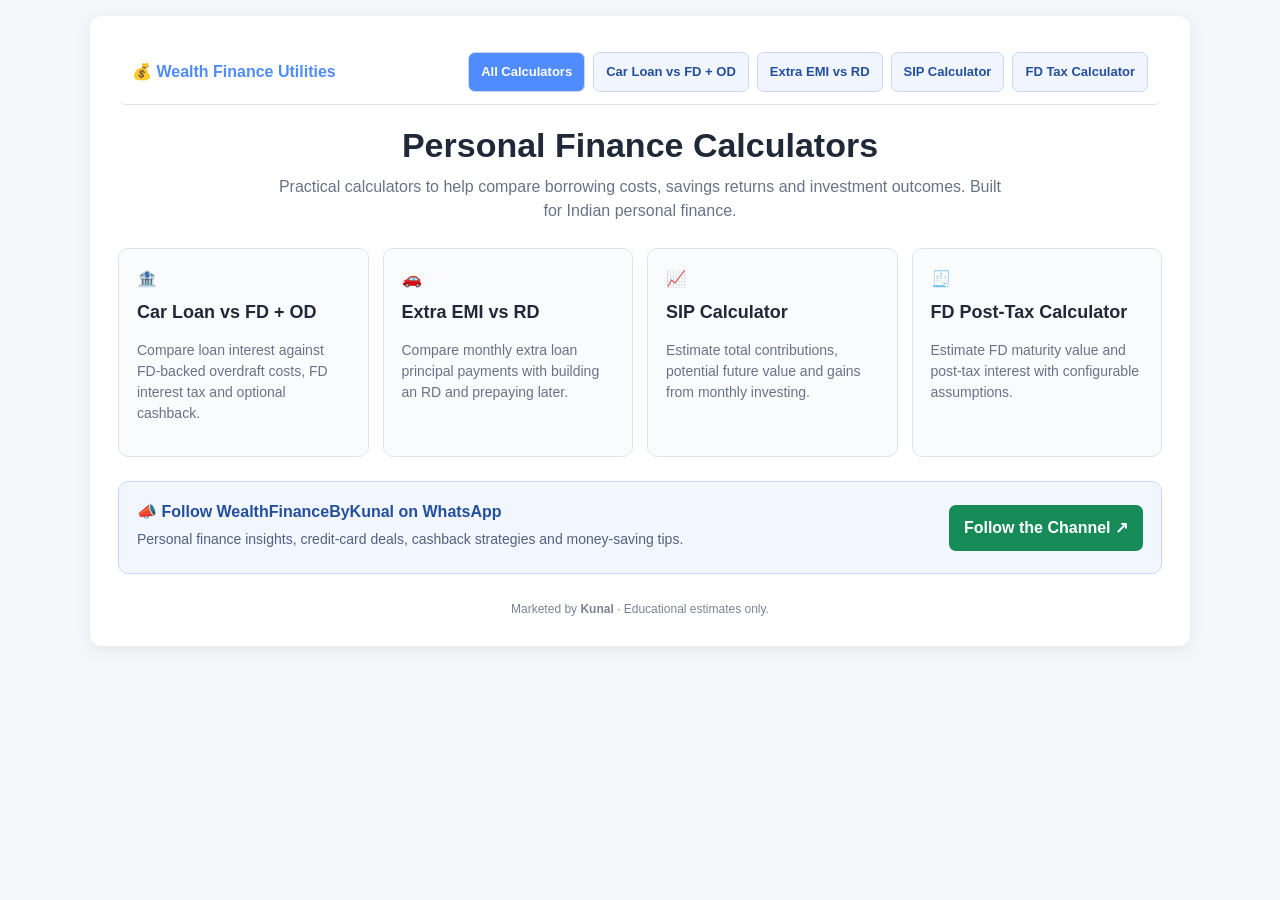
==== index.html @ 3fbec2f4 "wealth finance utilities" ====
<!DOCTYPE html>
<html lang="en"><head><meta charset="UTF-8"><meta name="viewport" content="width=device-width, initial-scale=1">
<meta name="description" content="Personal finance calculators, savings strategies and credit-card optimization by WealthFinanceByKunal.">
<title>Wealth Finance Utilities</title><style>
:root{--blue:#4f8cff;--green:#5bbf9d;--purple:#8a63d2;--bg:#f4f6f9;--ink:#202938;--muted:#687386;--line:#dfe4ec}
*{box-sizing:border-box}body{margin:0;padding:16px;font-family:Arial,Helvetica,sans-serif;background:var(--bg);color:var(--ink);line-height:1.5}.container{max-width:1100px;margin:auto;background:#fff;padding:clamp(16px,3vw,28px);border-radius:12px;box-shadow:0 4px 16px #00000012}
.site-header{display:flex;align-items:center;justify-content:space-between;gap:14px;flex-wrap:wrap;padding:12px 14px;margin:-4px 0 20px;border-bottom:1px solid var(--line);border-radius:8px}.site-brand{font-weight:800;color:var(--blue);text-decoration:none;font-size:16px}.site-nav{display:flex;gap:8px;flex-wrap:wrap}.site-nav a{padding:9px 12px;border:1px solid #cbd8ef;border-radius:7px;background:#f1f5ff;color:#244f9c;text-decoration:none;font-size:13px;font-weight:700}.site-nav a.active{background:var(--blue);color:white}
h1{text-align:center;font-size:clamp(25px,4vw,34px);line-height:1.2;margin:10px 0}.subtitle{text-align:center;color:var(--muted);max-width:740px;margin:0 auto 25px}.grid{display:grid;grid-template-columns:repeat(auto-fit,minmax(min(100%,245px),1fr));gap:14px}.tool{border:1px solid var(--line);border-radius:10px;padding:18px;text-decoration:none;color:inherit;background:#fafbfd}.tool:hover{border-color:var(--blue)}.tool h2{font-size:18px;margin:8px 0}.tool p{font-size:14px;color:var(--muted)}.promo{margin-top:24px;padding:18px;background:#f2f6ff;border:1px solid #c9d8ff;border-radius:10px;display:flex;gap:14px;align-items:center;justify-content:space-between;flex-wrap:wrap}.promo strong{color:#244f9c}.promo p{margin:5px 0;color:#52627d;font-size:14px}.cta{background:#168b57;color:#fff;text-decoration:none;font-weight:700;padding:11px 15px;border-radius:7px;display:inline-block}.footer{text-align:center;color:#7a8493;font-size:12px;margin-top:26px}@media(max-width:600px){body{padding:8px}.container{padding:15px}.site-nav{display:grid;grid-template-columns:repeat(2,minmax(0,1fr));width:100%}.site-nav a{text-align:center}.cta{width:100%;text-align:center}}
</style></head><body><main class="container">
<header class="site-header"><a class="site-brand" href="index.html">💰 Wealth Finance Utilities</a><nav class="site-nav" aria-label="Calculator navigation"><a class="active" href="index.html">All Calculators</a><a href="car-loan-vs-fd-od.html">Car Loan vs FD + OD</a><a href="car-loan-extra-vs-rd.html">Extra EMI vs RD</a><a href="sip-calculator.html">SIP Calculator</a><a href="fd-tax-calculator.html">FD Tax Calculator</a></nav></header>
<h1>Personal Finance Calculators</h1><p class="subtitle">Practical calculators to help compare borrowing costs, savings returns and investment outcomes. Built for Indian personal finance.</p>
<div class="grid">
<a class="tool" href="car-loan-vs-fd-od.html"><div>🏦</div><h2>Car Loan vs FD + OD</h2><p>Compare loan interest against FD-backed overdraft costs, FD interest tax and optional cashback.</p></a>
<a class="tool" href="car-loan-extra-vs-rd.html"><div>🚗</div><h2>Extra EMI vs RD</h2><p>Compare monthly extra loan principal payments with building an RD and prepaying later.</p></a>
<a class="tool" href="sip-calculator.html"><div>📈</div><h2>SIP Calculator</h2><p>Estimate total contributions, potential future value and gains from monthly investing.</p></a>
<a class="tool" href="fd-tax-calculator.html"><div>🧾</div><h2>FD Post-Tax Calculator</h2><p>Estimate FD maturity value and post-tax interest with configurable assumptions.</p></a>
</div>
<section class="promo"><div><strong>📣 Follow WealthFinanceByKunal on WhatsApp</strong><p>Personal finance insights, credit-card deals, cashback strategies and money-saving tips.</p></div><a class="cta" href="https://whatsapp.com/channel/0029VaDsVrdGJP8Dq8mHdS3M" target="_blank" rel="noopener noreferrer">Follow the Channel ↗</a></section>
<div class="footer">Marketed by <strong>Kunal</strong> · Educational estimates only.</div></main></body></html>
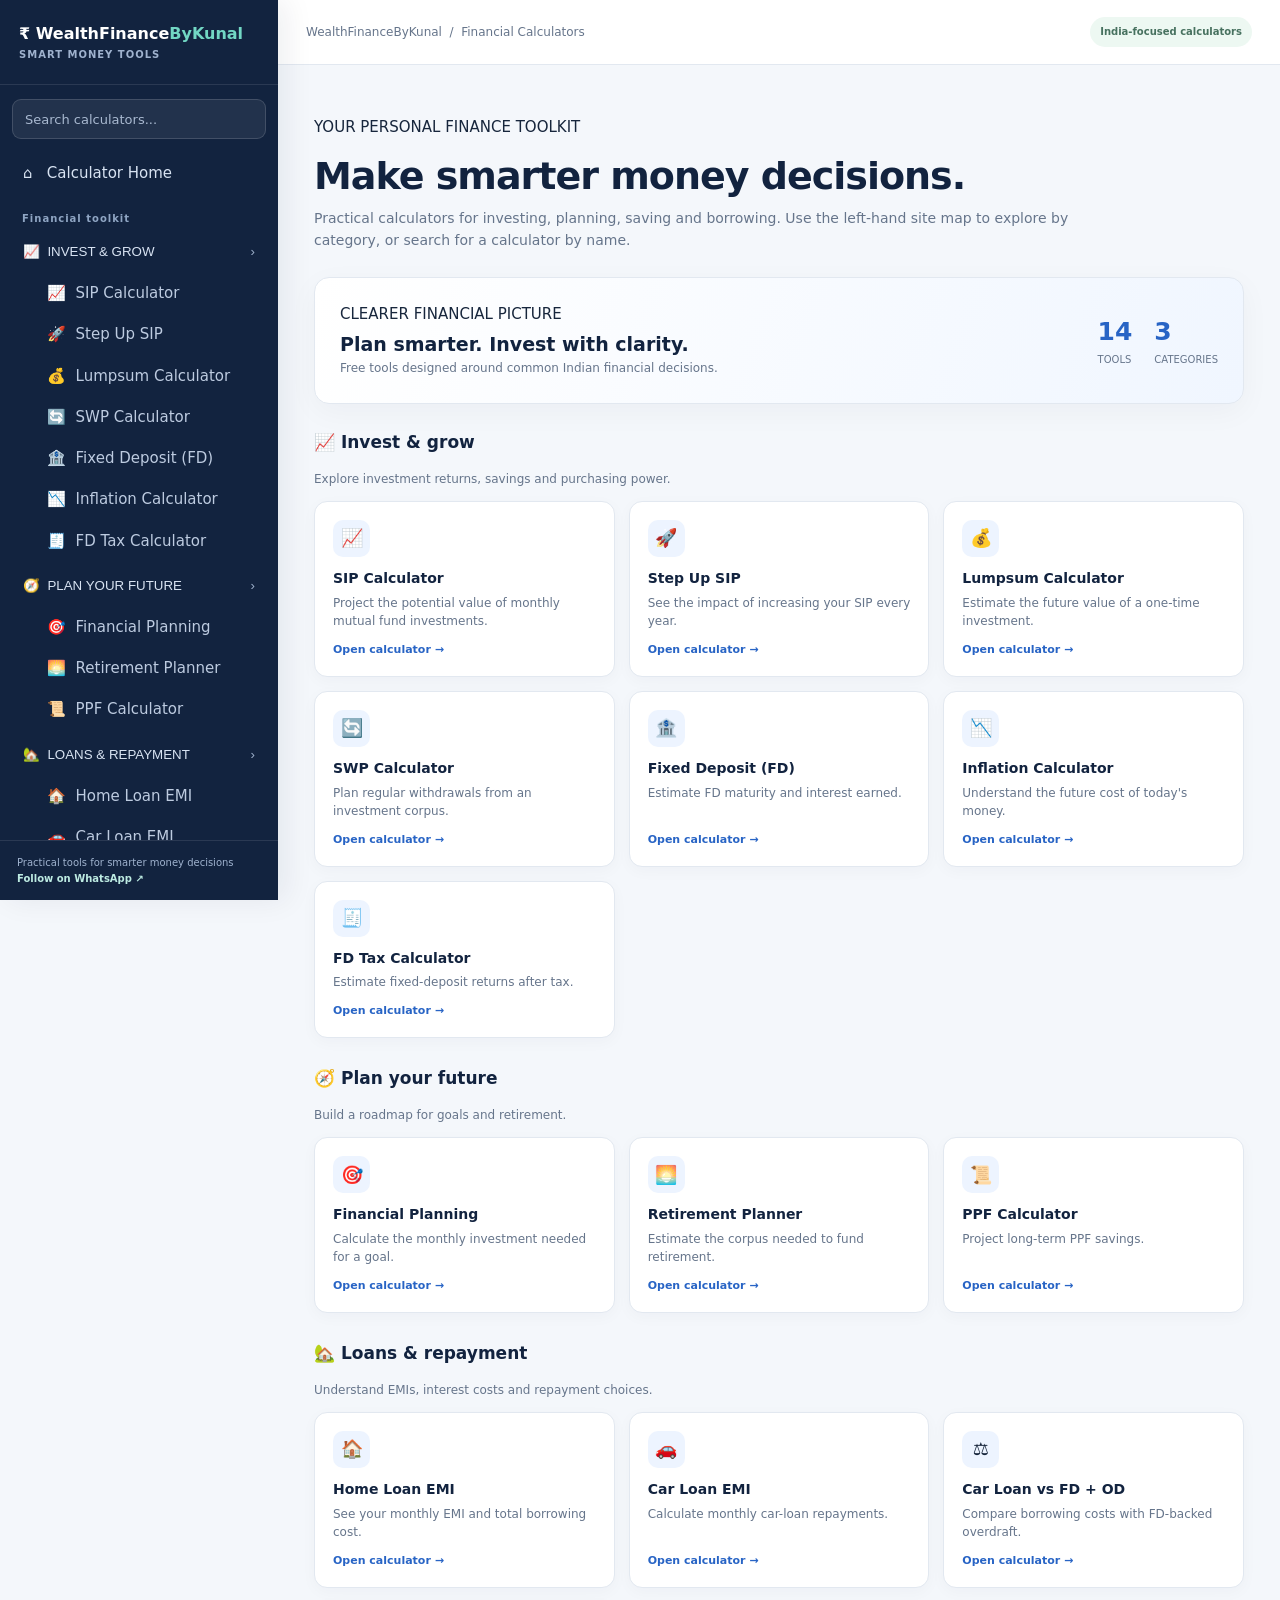
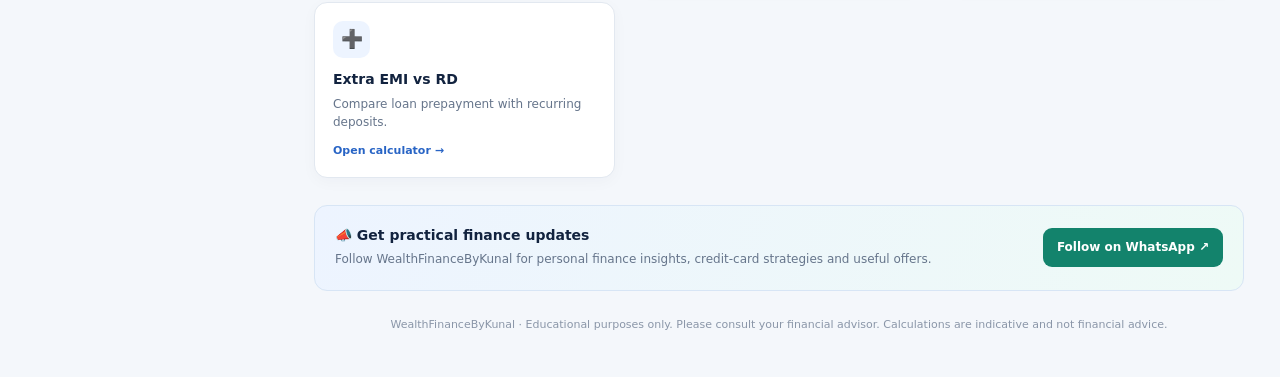
==== commit bf772bf4: "Updated Site with quite calculators" ====
--- a/index.html
+++ b/index.html
@@ -1,19 +1,6 @@
-<!DOCTYPE html>
-<html lang="en"><head><meta charset="UTF-8"><meta name="viewport" content="width=device-width, initial-scale=1">
-<meta name="description" content="Personal finance calculators, savings strategies and credit-card optimization by WealthFinanceByKunal.">
-<title>Wealth Finance Utilities</title><style>
-:root{--blue:#4f8cff;--green:#5bbf9d;--purple:#8a63d2;--bg:#f4f6f9;--ink:#202938;--muted:#687386;--line:#dfe4ec}
-*{box-sizing:border-box}body{margin:0;padding:16px;font-family:Arial,Helvetica,sans-serif;background:var(--bg);color:var(--ink);line-height:1.5}.container{max-width:1100px;margin:auto;background:#fff;padding:clamp(16px,3vw,28px);border-radius:12px;box-shadow:0 4px 16px #00000012}
-.site-header{display:flex;align-items:center;justify-content:space-between;gap:14px;flex-wrap:wrap;padding:12px 14px;margin:-4px 0 20px;border-bottom:1px solid var(--line);border-radius:8px}.site-brand{font-weight:800;color:var(--blue);text-decoration:none;font-size:16px}.site-nav{display:flex;gap:8px;flex-wrap:wrap}.site-nav a{padding:9px 12px;border:1px solid #cbd8ef;border-radius:7px;background:#f1f5ff;color:#244f9c;text-decoration:none;font-size:13px;font-weight:700}.site-nav a.active{background:var(--blue);color:white}
-h1{text-align:center;font-size:clamp(25px,4vw,34px);line-height:1.2;margin:10px 0}.subtitle{text-align:center;color:var(--muted);max-width:740px;margin:0 auto 25px}.grid{display:grid;grid-template-columns:repeat(auto-fit,minmax(min(100%,245px),1fr));gap:14px}.tool{border:1px solid var(--line);border-radius:10px;padding:18px;text-decoration:none;color:inherit;background:#fafbfd}.tool:hover{border-color:var(--blue)}.tool h2{font-size:18px;margin:8px 0}.tool p{font-size:14px;color:var(--muted)}.promo{margin-top:24px;padding:18px;background:#f2f6ff;border:1px solid #c9d8ff;border-radius:10px;display:flex;gap:14px;align-items:center;justify-content:space-between;flex-wrap:wrap}.promo strong{color:#244f9c}.promo p{margin:5px 0;color:#52627d;font-size:14px}.cta{background:#168b57;color:#fff;text-decoration:none;font-weight:700;padding:11px 15px;border-radius:7px;display:inline-block}.footer{text-align:center;color:#7a8493;font-size:12px;margin-top:26px}@media(max-width:600px){body{padding:8px}.container{padding:15px}.site-nav{display:grid;grid-template-columns:repeat(2,minmax(0,1fr));width:100%}.site-nav a{text-align:center}.cta{width:100%;text-align:center}}
-</style></head><body><main class="container">
-<header class="site-header"><a class="site-brand" href="index.html">💰 Wealth Finance Utilities</a><nav class="site-nav" aria-label="Calculator navigation"><a class="active" href="index.html">All Calculators</a><a href="car-loan-vs-fd-od.html">Car Loan vs FD + OD</a><a href="car-loan-extra-vs-rd.html">Extra EMI vs RD</a><a href="sip-calculator.html">SIP Calculator</a><a href="fd-tax-calculator.html">FD Tax Calculator</a></nav></header>
-<h1>Personal Finance Calculators</h1><p class="subtitle">Practical calculators to help compare borrowing costs, savings returns and investment outcomes. Built for Indian personal finance.</p>
-<div class="grid">
-<a class="tool" href="car-loan-vs-fd-od.html"><div>🏦</div><h2>Car Loan vs FD + OD</h2><p>Compare loan interest against FD-backed overdraft costs, FD interest tax and optional cashback.</p></a>
-<a class="tool" href="car-loan-extra-vs-rd.html"><div>🚗</div><h2>Extra EMI vs RD</h2><p>Compare monthly extra loan principal payments with building an RD and prepaying later.</p></a>
-<a class="tool" href="sip-calculator.html"><div>📈</div><h2>SIP Calculator</h2><p>Estimate total contributions, potential future value and gains from monthly investing.</p></a>
-<a class="tool" href="fd-tax-calculator.html"><div>🧾</div><h2>FD Post-Tax Calculator</h2><p>Estimate FD maturity value and post-tax interest with configurable assumptions.</p></a>
-</div>
-<section class="promo"><div><strong>📣 Follow WealthFinanceByKunal on WhatsApp</strong><p>Personal finance insights, credit-card deals, cashback strategies and money-saving tips.</p></div><a class="cta" href="https://whatsapp.com/channel/0029VaDsVrdGJP8Dq8mHdS3M" target="_blank" rel="noopener noreferrer">Follow the Channel ↗</a></section>
-<div class="footer">Marketed by <strong>Kunal</strong> · Educational estimates only.</div></main></body></html>+<!doctype html><html lang="en"><head><meta charset="utf-8"><meta name="viewport" content="width=device-width,initial-scale=1"><meta name="description" content="Practical Indian personal finance calculators for SIP, SWP, FD, PPF, retirement, inflation and loans by WealthFinanceByKunal."><meta name="theme-color" content="#12233f"><title>Financial Calculators | WealthFinanceByKunal</title><link rel="stylesheet" href="calculators.css"></head><body>
+<main><div class="page-heading"><p class="eyebrow">YOUR PERSONAL FINANCE TOOLKIT</p><h1>Make smarter money decisions.</h1><p class="subtitle">Practical calculators for investing, planning, saving and borrowing. Use the left-hand site map to explore by category, or search for a calculator by name.</p></div>
+<section class="panel" style="margin-bottom:25px;background:linear-gradient(110deg,#fff,#f0f6ff)"><div style="display:flex;align-items:center;justify-content:space-between;gap:16px;flex-wrap:wrap"><div><p class="eyebrow" style="margin:0 0 4px">CLEARER FINANCIAL PICTURE</p><div style="font-size:19px;font-weight:850;color:var(--navy)">Plan smarter. Invest with clarity.</div><div style="font-size:12px;color:var(--muted)">Free tools designed around common Indian financial decisions.</div></div><div style="display:flex;gap:22px"><div><b style="font-size:25px;color:var(--blue)">14</b><div style="font-size:10px;color:var(--muted)">TOOLS</div></div><div><b style="font-size:25px;color:var(--blue)">3</b><div style="font-size:10px;color:var(--muted)">CATEGORIES</div></div></div></div></section>
+<section class="category-block"><div class="category-head"><div><h2 class="section-title">📈 Invest & grow</h2><p>Explore investment returns, savings and purchasing power.</p></div></div><div class="tool-grid"><a class="tool" href="sip-calculator.html"><span class="tool-icon">📈</span><h2>SIP Calculator</h2><p>Project the potential value of monthly mutual fund investments.</p><span class="tool-arrow">Open calculator →</span></a><a class="tool" href="step-up-sip-calculator.html"><span class="tool-icon">🚀</span><h2>Step Up SIP</h2><p>See the impact of increasing your SIP every year.</p><span class="tool-arrow">Open calculator →</span></a><a class="tool" href="lumpsum-calculator.html"><span class="tool-icon">💰</span><h2>Lumpsum Calculator</h2><p>Estimate the future value of a one-time investment.</p><span class="tool-arrow">Open calculator →</span></a><a class="tool" href="swp-calculator.html"><span class="tool-icon">🔄</span><h2>SWP Calculator</h2><p>Plan regular withdrawals from an investment corpus.</p><span class="tool-arrow">Open calculator →</span></a><a class="tool" href="fd-calculator.html"><span class="tool-icon">🏦</span><h2>Fixed Deposit (FD)</h2><p>Estimate FD maturity and interest earned.</p><span class="tool-arrow">Open calculator →</span></a><a class="tool" href="inflation-calculator.html"><span class="tool-icon">📉</span><h2>Inflation Calculator</h2><p>Understand the future cost of today's money.</p><span class="tool-arrow">Open calculator →</span></a><a class="tool" href="fd-tax-calculator.html"><span class="tool-icon">🧾</span><h2>FD Tax Calculator</h2><p>Estimate fixed-deposit returns after tax.</p><span class="tool-arrow">Open calculator →</span></a></div></section><section class="category-block"><div class="category-head"><div><h2 class="section-title">🧭 Plan your future</h2><p>Build a roadmap for goals and retirement.</p></div></div><div class="tool-grid"><a class="tool" href="financial-planning-calculator.html"><span class="tool-icon">🎯</span><h2>Financial Planning</h2><p>Calculate the monthly investment needed for a goal.</p><span class="tool-arrow">Open calculator →</span></a><a class="tool" href="retirement-planner.html"><span class="tool-icon">🌅</span><h2>Retirement Planner</h2><p>Estimate the corpus needed to fund retirement.</p><span class="tool-arrow">Open calculator →</span></a><a class="tool" href="ppf-calculator.html"><span class="tool-icon">📜</span><h2>PPF Calculator</h2><p>Project long-term PPF savings.</p><span class="tool-arrow">Open calculator →</span></a></div></section><section class="category-block"><div class="category-head"><div><h2 class="section-title">🏡 Loans & repayment</h2><p>Understand EMIs, interest costs and repayment choices.</p></div></div><div class="tool-grid"><a class="tool" href="home-loan-emi-calculator.html"><span class="tool-icon">🏠</span><h2>Home Loan EMI</h2><p>See your monthly EMI and total borrowing cost.</p><span class="tool-arrow">Open calculator →</span></a><a class="tool" href="car-loan-emi-calculator.html"><span class="tool-icon">🚗</span><h2>Car Loan EMI</h2><p>Calculate monthly car-loan repayments.</p><span class="tool-arrow">Open calculator →</span></a><a class="tool" href="car-loan-vs-fd-od.html"><span class="tool-icon">⚖️</span><h2>Car Loan vs FD + OD</h2><p>Compare borrowing costs with FD-backed overdraft.</p><span class="tool-arrow">Open calculator →</span></a><a class="tool" href="car-loan-extra-vs-rd.html"><span class="tool-icon">➕</span><h2>Extra EMI vs RD</h2><p>Compare loan prepayment with recurring deposits.</p><span class="tool-arrow">Open calculator →</span></a></div></section>
+<section class="promo"><div><strong>📣 Get practical finance updates</strong><p>Follow WealthFinanceByKunal for personal finance insights, credit-card strategies and useful offers.</p></div><a class="cta" href="https://whatsapp.com/channel/0029VaDsVrdGJP8Dq8mHdS3M" target="_blank" rel="noopener">Follow on WhatsApp ↗</a></section>
+<div class="footer">WealthFinanceByKunal · Educational purposes only. Please consult your financial advisor. Calculations are indicative and not financial advice.</div></main><script src="app.js"></script></body></html>
--- a/calculators.css
+++ b/calculators.css
@@ -0,0 +1,46 @@
+
+:root{--navy:#12233f;--blue:#2864c5;--ink:#17263c;--muted:#66758b;--line:#e2e8f0;--canvas:#f4f7fb;--sidebar:278px}
+*{box-sizing:border-box}html{scroll-behavior:smooth}body{margin:0;background:var(--canvas);color:var(--ink);font:15px/1.55 Inter,system-ui,-apple-system,"Segoe UI",sans-serif}
+#wfSidebar{position:fixed;inset:0 auto 0 0;width:var(--sidebar);background:var(--navy);color:#e8eef8;z-index:100;display:flex;flex-direction:column;transform:translateX(0);transition:transform .22s;box-shadow:8px 0 28px #10213b12}
+.wf-brand{padding:22px 19px;border-bottom:1px solid #ffffff1a;font-size:16px;font-weight:850;color:white;text-decoration:none;display:block}.wf-brand small{display:block;color:#9fb2ce;font-size:10px;letter-spacing:1px;font-weight:600}
+.wf-nav{padding:14px 12px;overflow:auto;flex:1}.wf-search{width:100%;height:40px;border:1px solid #ffffff25;border-radius:9px;background:#ffffff12;color:white;padding:0 12px;margin:0 0 14px;font:inherit;font-size:13px}.wf-search::placeholder{color:#a9b9d0}
+.wf-link,.wf-toggle{display:flex;width:100%;align-items:center;gap:10px;padding:9px 11px;min-height:37px;border:0;border-radius:8px;background:transparent;color:#d8e3f2;text-decoration:none;text-align:left;font:600 12px/1.35 inherit;cursor:pointer}.wf-link:hover,.wf-toggle:hover{background:#ffffff14;color:#fff}.wf-link.active{background:#244a79;color:#fff;box-shadow:inset 3px 0 #62d4c3}
+.wf-label{padding:16px 10px 7px;color:#8fa5c3;font-size:10px;font-weight:800;letter-spacing:1px}.wf-toggle .arrow{margin-left:auto;color:#9eb1cc}.wf-sub{padding:3px 0 5px 24px}.wf-sub[hidden]{display:none}.wf-sub .wf-link{font-weight:500;color:#bdcbe0;min-height:33px}.wf-sub .wf-link.active{color:white}
+.wf-foot{padding:14px 17px;border-top:1px solid #ffffff1a;color:#9fb2ce;font-size:10px}.wf-foot a{color:#bdebe2;text-decoration:none;font-weight:700}
+#wfOverlay{display:none;position:fixed;inset:0;background:#0a162c80;z-index:90}
+#wfMain{margin-left:var(--sidebar);min-height:100vh}
+#wfTop{height:65px;background:#ffffffed;border-bottom:1px solid var(--line);display:flex;align-items:center;justify-content:space-between;padding:0 28px;position:sticky;top:0;z-index:50;backdrop-filter:blur(10px)}
+#wfTop .crumb{font-size:12px;color:var(--muted)}#wfTop .tag{font-size:10px;font-weight:750;color:#47715f;background:#edf8f2;padding:7px 10px;border-radius:20px}
+#wfMenu{display:none;border:1px solid var(--line);background:#fff;border-radius:8px;width:38px;height:38px;font-size:20px}
+.wf-content{max-width:1320px;margin:auto;padding:clamp(17px,3vw,36px)}
+h1{font-size:clamp(26px,3.2vw,38px);line-height:1.16;letter-spacing:-1px;color:var(--navy);margin:0;font-weight:850}
+.subtitle{max-width:760px;color:var(--muted);margin:10px 0 25px;font-size:14px}
+.section-title{font-size:17px;font-weight:800;color:var(--navy);margin:0 0 15px}
+.container{max-width:none;margin:0;background:transparent;border:0;border-radius:0;padding:0;box-shadow:none}
+.site-header{display:none}
+.calculator-layout{display:grid;grid-template-columns:minmax(0,1.05fr) minmax(310px,.95fr);gap:18px;align-items:start}
+.input-panel,.results-panel,.panel{background:#fff;border:1px solid var(--line);border-radius:15px;padding:clamp(17px,2.2vw,25px);box-shadow:0 8px 30px #12233f0a}
+.results-panel{position:sticky;top:82px}
+.field-grid,.grid{display:grid;grid-template-columns:repeat(2,minmax(0,1fr));gap:16px 13px}
+.field{min-width:0}.field label{display:block;font-size:12px;font-weight:750;color:#40516a;margin-bottom:7px}
+.field input,.field select{width:100%;height:45px;padding:0 11px;border:1px solid #d5deea;border-radius:9px;background:white;color:var(--ink);font:600 14px inherit}
+.field input:focus,.field select:focus{outline:3px solid #2864c51c;border-color:#75a0e4}
+.field small{display:block;color:#8793a5;font-size:10px;margin-top:4px}
+.actions{display:flex;gap:10px;flex-wrap:wrap;margin-top:20px}.btn{border:0;border-radius:9px;background:var(--blue);color:#fff;font-weight:750;padding:12px 18px;font-size:13px;cursor:pointer}.btn.secondary{background:#eff3f9;color:#3e526e;box-shadow:none}
+.results{display:grid;grid-template-columns:repeat(2,minmax(0,1fr));gap:11px;margin-top:8px}
+.result{padding:14px;border:1px solid var(--line);border-radius:10px;background:#fafbfd;min-width:0}.result.primary{grid-column:1/-1;background:linear-gradient(135deg,#edf5ff,#f2fbf8);border-color:#cddff6}
+.result h3{font-size:11px;color:var(--muted);margin:0 0 6px}.value{font-size:clamp(20px,2.2vw,27px);font-weight:850;color:var(--navy);overflow-wrap:anywhere}.result.primary .value{font-size:clamp(25px,3vw,34px);color:#1f5bb0}.detail{font-size:11px;color:var(--muted);margin-top:4px}
+.note{margin-top:16px;padding:13px 14px;background:#f7f9fc;border:1px solid #e8edf4;border-radius:10px;color:#64738a;font-size:11.5px}
+.tool-grid{display:grid;grid-template-columns:repeat(3,minmax(0,1fr));gap:14px}.tool{display:flex;flex-direction:column;min-height:145px;padding:18px;background:#fff;border:1px solid var(--line);border-radius:13px;text-decoration:none;color:inherit;box-shadow:0 4px 15px #12233f08;transition:.18s}.tool:hover{transform:translateY(-3px);border-color:#adc6ec;box-shadow:0 10px 30px #12233f12}.tool-icon{width:37px;height:37px;display:grid;place-items:center;border-radius:10px;background:#edf4ff;font-size:18px}.tool h2{font-size:14px;color:var(--navy);margin:11px 0 4px}.tool p{font-size:12px;color:var(--muted);margin:0}.tool-arrow{margin-top:auto;padding-top:10px;color:var(--blue);font-size:11px;font-weight:800}
+.category-block{margin:0 0 27px}.category-head{display:flex;justify-content:space-between;align-items:end;gap:10px;margin-bottom:12px}.category-head p{margin:3px 0 0;color:var(--muted);font-size:12px}
+.promo{margin-top:25px;padding:18px 20px;background:linear-gradient(110deg,#edf4ff,#eefaf6);border:1px solid #d7e5f5;border-radius:13px;display:flex;align-items:center;justify-content:space-between;gap:12px;flex-wrap:wrap}.promo strong{color:var(--navy);font-size:14px}.promo p{margin:3px 0;color:var(--muted);font-size:12px}.cta{background:#13836c;color:#fff;text-decoration:none;font-weight:800;padding:10px 14px;border-radius:9px;font-size:12px}
+.footer{text-align:center;color:#8a96a8;font-size:11px;margin:25px 0 8px}
+@media(max-width:1050px){.calculator-layout{grid-template-columns:1fr}.results-panel{position:static}.tool-grid{grid-template-columns:repeat(2,minmax(0,1fr))}}
+@media(max-width:760px){#wfSidebar{transform:translateX(-102%)}body.wf-nav-open #wfSidebar{transform:translateX(0)}body.wf-nav-open #wfOverlay{display:block}#wfMain{margin-left:0}#wfTop{height:58px;padding:0 13px}#wfMenu{display:block}.wf-content{padding:19px 13px 28px}.tool-grid{grid-template-columns:repeat(2,minmax(0,1fr));gap:10px}.tool{padding:14px;min-height:140px}.field-grid,.grid{grid-template-columns:1fr}.results-panel{padding:16px}}
+@media(max-width:390px){.tool-grid,.results{grid-template-columns:1fr}.result.primary{grid-column:auto}#wfTop .tag{display:none}}
+
+/* Currency inputs: Indian comma-grouped rupee amounts */
+.field input[data-money="inr"]{font-variant-numeric:tabular-nums;letter-spacing:.1px}
+.field input[data-money="inr"]::placeholder{color:#9aa7b8}
+
+.methodology{margin-top:18px}.methodology p{font-size:12px;color:#66758b;margin:8px 0}.formula{padding:13px 15px;border-radius:9px;background:#f1f5fb;border:1px solid #e1e9f4;color:#18365f;font:600 13px/1.7 ui-monospace,SFMono-Regular,Consolas,monospace;overflow-wrap:anywhere}
